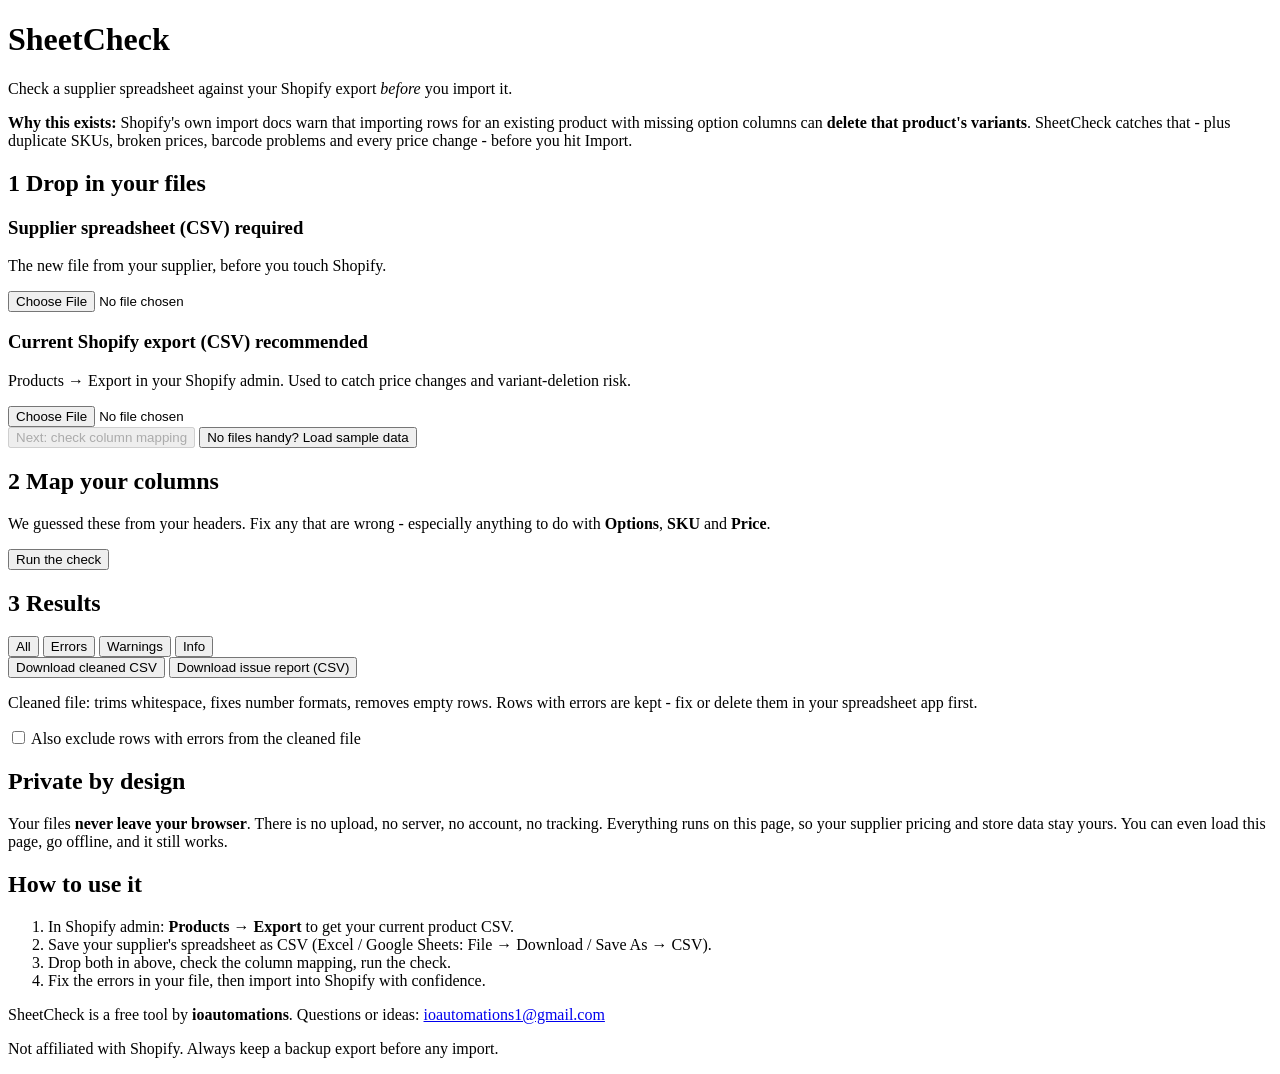
==== index.html @ 9bb28ed0 "Add initial index.html for SheetCheck tool This HTML file serves as the main interface for the Sheet" ====
<!DOCTYPE html>
<html lang="en">
<head>
<meta charset="UTF-8">
<meta name="viewport" content="width=device-width, initial-scale=1.0">
<title>SheetCheck - Catch bad Shopify imports before they happen</title>
<meta name="description" content="Free tool: check a supplier CSV against your Shopify product export before you import. Catch missing option columns that can delete variants, duplicate SKUs, bad prices and unintended price changes. Files never leave your browser.">
<link rel="stylesheet" href="styles.css">
</head>
<body>
<header>
  <div class="wrap">
    <h1>SheetCheck</h1>
    <p class="tagline">Check a supplier spreadsheet against your Shopify export <em>before</em> you import it.</p>
  </div>
</header>

<main class="wrap">

  <section class="card warn-card">
    <strong>Why this exists:</strong> Shopify's own import docs warn that importing rows for an existing product
    with missing option columns can <strong>delete that product's variants</strong>. SheetCheck catches that -
    plus duplicate SKUs, broken prices, barcode problems and every price change - before you hit Import.
  </section>

  <section class="card" id="step1">
    <h2><span class="stepnum">1</span> Drop in your files</h2>
    <div class="uploads">
      <div class="dropzone" id="dz-supplier">
        <h3>Supplier spreadsheet (CSV) <span class="req">required</span></h3>
        <p>The new file from your supplier, before you touch Shopify.</p>
        <input type="file" id="file-supplier" accept=".csv,text/csv">
        <span class="fname" id="fname-supplier"></span>
      </div>
      <div class="dropzone" id="dz-export">
        <h3>Current Shopify export (CSV) <span class="opt">recommended</span></h3>
        <p>Products &rarr; Export in your Shopify admin. Used to catch price changes and variant-deletion risk.</p>
        <input type="file" id="file-export" accept=".csv,text/csv">
        <span class="fname" id="fname-export"></span>
      </div>
    </div>
    <button class="btn primary" id="btn-to-mapping" disabled>Next: check column mapping</button>
    <button class="btn ghost" id="btn-sample">No files handy? Load sample data</button>
  </section>

  <section class="card hidden" id="step2">
    <h2><span class="stepnum">2</span> Map your columns</h2>
    <p>We guessed these from your headers. Fix any that are wrong - especially anything to do with <strong>Options</strong>, <strong>SKU</strong> and <strong>Price</strong>.</p>
    <div id="mapping-table"></div>
    <button class="btn primary" id="btn-run">Run the check</button>
  </section>

  <section class="card hidden" id="step3">
    <h2><span class="stepnum">3</span> Results</h2>
    <div id="stats"></div>
    <div id="verdict"></div>
    <div class="filters" id="filters">
      <button class="chip active" data-sev="all">All</button>
      <button class="chip" data-sev="error">Errors</button>
      <button class="chip" data-sev="warning">Warnings</button>
      <button class="chip" data-sev="info">Info</button>
    </div>
    <div id="issues"></div>
    <div class="downloads">
      <button class="btn primary" id="btn-download-clean">Download cleaned CSV</button>
      <button class="btn ghost" id="btn-download-report">Download issue report (CSV)</button>
    </div>
    <p class="fineprint" id="clean-note">Cleaned file: trims whitespace, fixes number formats, removes empty rows. Rows with errors are kept - fix or delete them in your spreadsheet app first.</p>
    <label class="toggle"><input type="checkbox" id="chk-drop-errors"> Also exclude rows with errors from the cleaned file</label>
  </section>

  <section class="card privacy">
    <h2>Private by design</h2>
    <p>Your files <strong>never leave your browser</strong>. There is no upload, no server, no account, no tracking.
    Everything runs on this page, so your supplier pricing and store data stay yours.
    You can even load this page, go offline, and it still works.</p>
  </section>

  <section class="card how">
    <h2>How to use it</h2>
    <ol>
      <li>In Shopify admin: <strong>Products &rarr; Export</strong> to get your current product CSV.</li>
      <li>Save your supplier's spreadsheet as CSV (Excel / Google Sheets: File &rarr; Download / Save As &rarr; CSV).</li>
      <li>Drop both in above, check the column mapping, run the check.</li>
      <li>Fix the errors in your file, then import into Shopify with confidence.</li>
    </ol>
  </section>
</main>

<footer>
  <div class="wrap">
    <p>SheetCheck is a free tool by <strong>ioautomations</strong>. Questions or ideas: <a href="mailto:ioautomations1@gmail.com">ioautomations1@gmail.com</a></p>
    <p class="fineprint">Not affiliated with Shopify. Always keep a backup export before any import.</p>
  </div>
</footer>

<script src="csv.js"></script>
<script src="checker.js"></script>
<script src="app.js"></script>
</body>
</html>
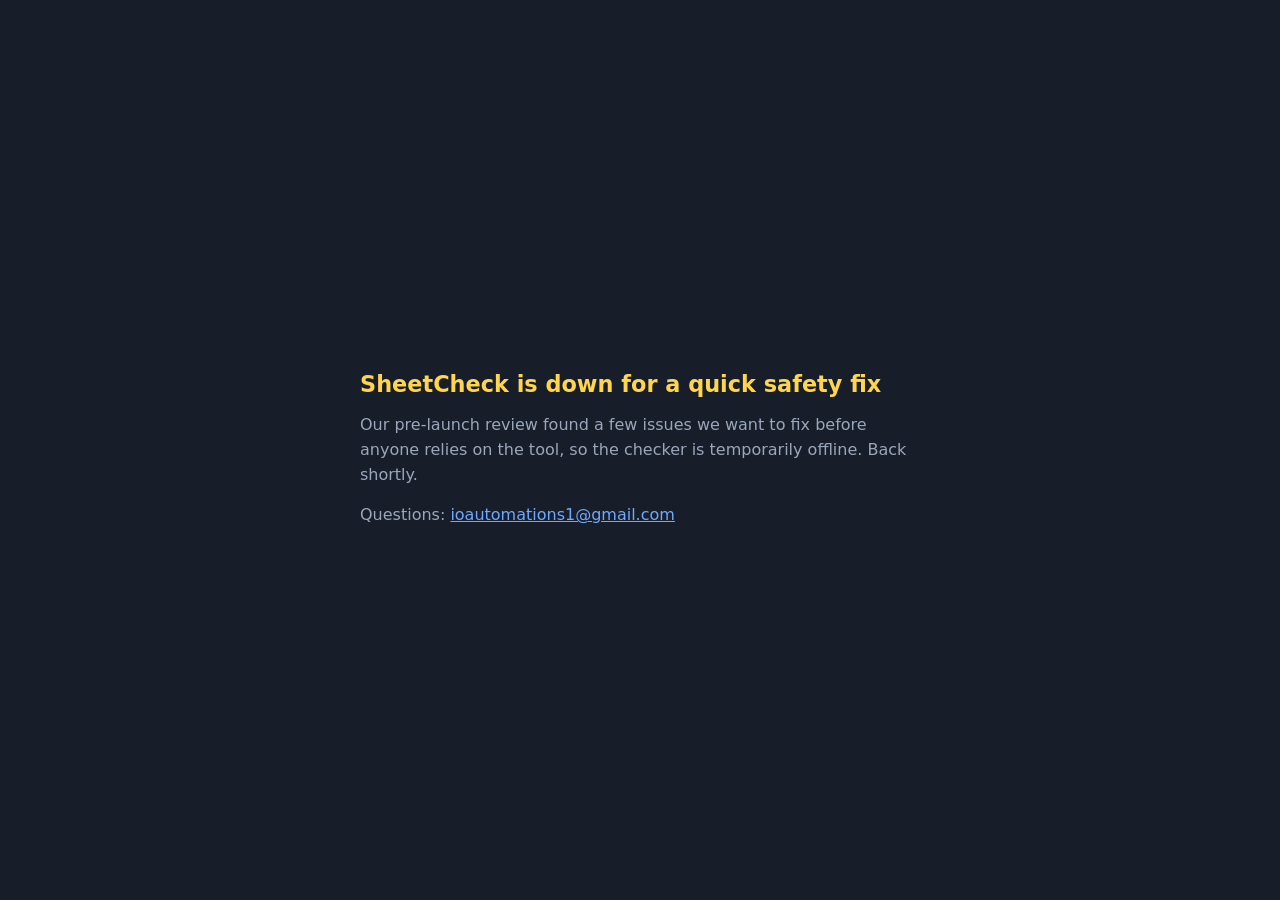
==== commit 365cd905: "Temporarily take checker offline pending safety fixes Updated the title and added a maintenance mess" ====
--- a/index.html
+++ b/index.html
@@ -3,99 +3,22 @@
 <head>
 <meta charset="UTF-8">
 <meta name="viewport" content="width=device-width, initial-scale=1.0">
-<title>SheetCheck - Catch bad Shopify imports before they happen</title>
-<meta name="description" content="Free tool: check a supplier CSV against your Shopify product export before you import. Catch missing option columns that can delete variants, duplicate SKUs, bad prices and unintended price changes. Files never leave your browser.">
-<link rel="stylesheet" href="styles.css">
+<title>SheetCheck - brief maintenance</title>
+<style>
+  body { font-family: system-ui, -apple-system, sans-serif; background: #171d29; color: #e8edf5;
+         display: flex; align-items: center; justify-content: center; min-height: 100vh; margin: 0; }
+  .box { max-width: 560px; padding: 32px; }
+  h1 { color: #ffd54d; font-size: 1.4rem; }
+  p { color: #9aa7ba; line-height: 1.55; }
+  a { color: #6ea8ff; }
+</style>
 </head>
 <body>
-<header>
-  <div class="wrap">
-    <h1>SheetCheck</h1>
-    <p class="tagline">Check a supplier spreadsheet against your Shopify export <em>before</em> you import it.</p>
+  <div class="box">
+    <h1>SheetCheck is down for a quick safety fix</h1>
+    <p>Our pre-launch review found a few issues we want to fix before anyone relies on the tool,
+       so the checker is temporarily offline. Back shortly.</p>
+    <p>Questions: <a href="mailto:ioautomations1@gmail.com">ioautomations1@gmail.com</a></p>
   </div>
-</header>
-
-<main class="wrap">
-
-  <section class="card warn-card">
-    <strong>Why this exists:</strong> Shopify's own import docs warn that importing rows for an existing product
-    with missing option columns can <strong>delete that product's variants</strong>. SheetCheck catches that -
-    plus duplicate SKUs, broken prices, barcode problems and every price change - before you hit Import.
-  </section>
-
-  <section class="card" id="step1">
-    <h2><span class="stepnum">1</span> Drop in your files</h2>
-    <div class="uploads">
-      <div class="dropzone" id="dz-supplier">
-        <h3>Supplier spreadsheet (CSV) <span class="req">required</span></h3>
-        <p>The new file from your supplier, before you touch Shopify.</p>
-        <input type="file" id="file-supplier" accept=".csv,text/csv">
-        <span class="fname" id="fname-supplier"></span>
-      </div>
-      <div class="dropzone" id="dz-export">
-        <h3>Current Shopify export (CSV) <span class="opt">recommended</span></h3>
-        <p>Products &rarr; Export in your Shopify admin. Used to catch price changes and variant-deletion risk.</p>
-        <input type="file" id="file-export" accept=".csv,text/csv">
-        <span class="fname" id="fname-export"></span>
-      </div>
-    </div>
-    <button class="btn primary" id="btn-to-mapping" disabled>Next: check column mapping</button>
-    <button class="btn ghost" id="btn-sample">No files handy? Load sample data</button>
-  </section>
-
-  <section class="card hidden" id="step2">
-    <h2><span class="stepnum">2</span> Map your columns</h2>
-    <p>We guessed these from your headers. Fix any that are wrong - especially anything to do with <strong>Options</strong>, <strong>SKU</strong> and <strong>Price</strong>.</p>
-    <div id="mapping-table"></div>
-    <button class="btn primary" id="btn-run">Run the check</button>
-  </section>
-
-  <section class="card hidden" id="step3">
-    <h2><span class="stepnum">3</span> Results</h2>
-    <div id="stats"></div>
-    <div id="verdict"></div>
-    <div class="filters" id="filters">
-      <button class="chip active" data-sev="all">All</button>
-      <button class="chip" data-sev="error">Errors</button>
-      <button class="chip" data-sev="warning">Warnings</button>
-      <button class="chip" data-sev="info">Info</button>
-    </div>
-    <div id="issues"></div>
-    <div class="downloads">
-      <button class="btn primary" id="btn-download-clean">Download cleaned CSV</button>
-      <button class="btn ghost" id="btn-download-report">Download issue report (CSV)</button>
-    </div>
-    <p class="fineprint" id="clean-note">Cleaned file: trims whitespace, fixes number formats, removes empty rows. Rows with errors are kept - fix or delete them in your spreadsheet app first.</p>
-    <label class="toggle"><input type="checkbox" id="chk-drop-errors"> Also exclude rows with errors from the cleaned file</label>
-  </section>
-
-  <section class="card privacy">
-    <h2>Private by design</h2>
-    <p>Your files <strong>never leave your browser</strong>. There is no upload, no server, no account, no tracking.
-    Everything runs on this page, so your supplier pricing and store data stay yours.
-    You can even load this page, go offline, and it still works.</p>
-  </section>
-
-  <section class="card how">
-    <h2>How to use it</h2>
-    <ol>
-      <li>In Shopify admin: <strong>Products &rarr; Export</strong> to get your current product CSV.</li>
-      <li>Save your supplier's spreadsheet as CSV (Excel / Google Sheets: File &rarr; Download / Save As &rarr; CSV).</li>
-      <li>Drop both in above, check the column mapping, run the check.</li>
-      <li>Fix the errors in your file, then import into Shopify with confidence.</li>
-    </ol>
-  </section>
-</main>
-
-<footer>
-  <div class="wrap">
-    <p>SheetCheck is a free tool by <strong>ioautomations</strong>. Questions or ideas: <a href="mailto:ioautomations1@gmail.com">ioautomations1@gmail.com</a></p>
-    <p class="fineprint">Not affiliated with Shopify. Always keep a backup export before any import.</p>
-  </div>
-</footer>
-
-<script src="csv.js"></script>
-<script src="checker.js"></script>
-<script src="app.js"></script>
 </body>
 </html>
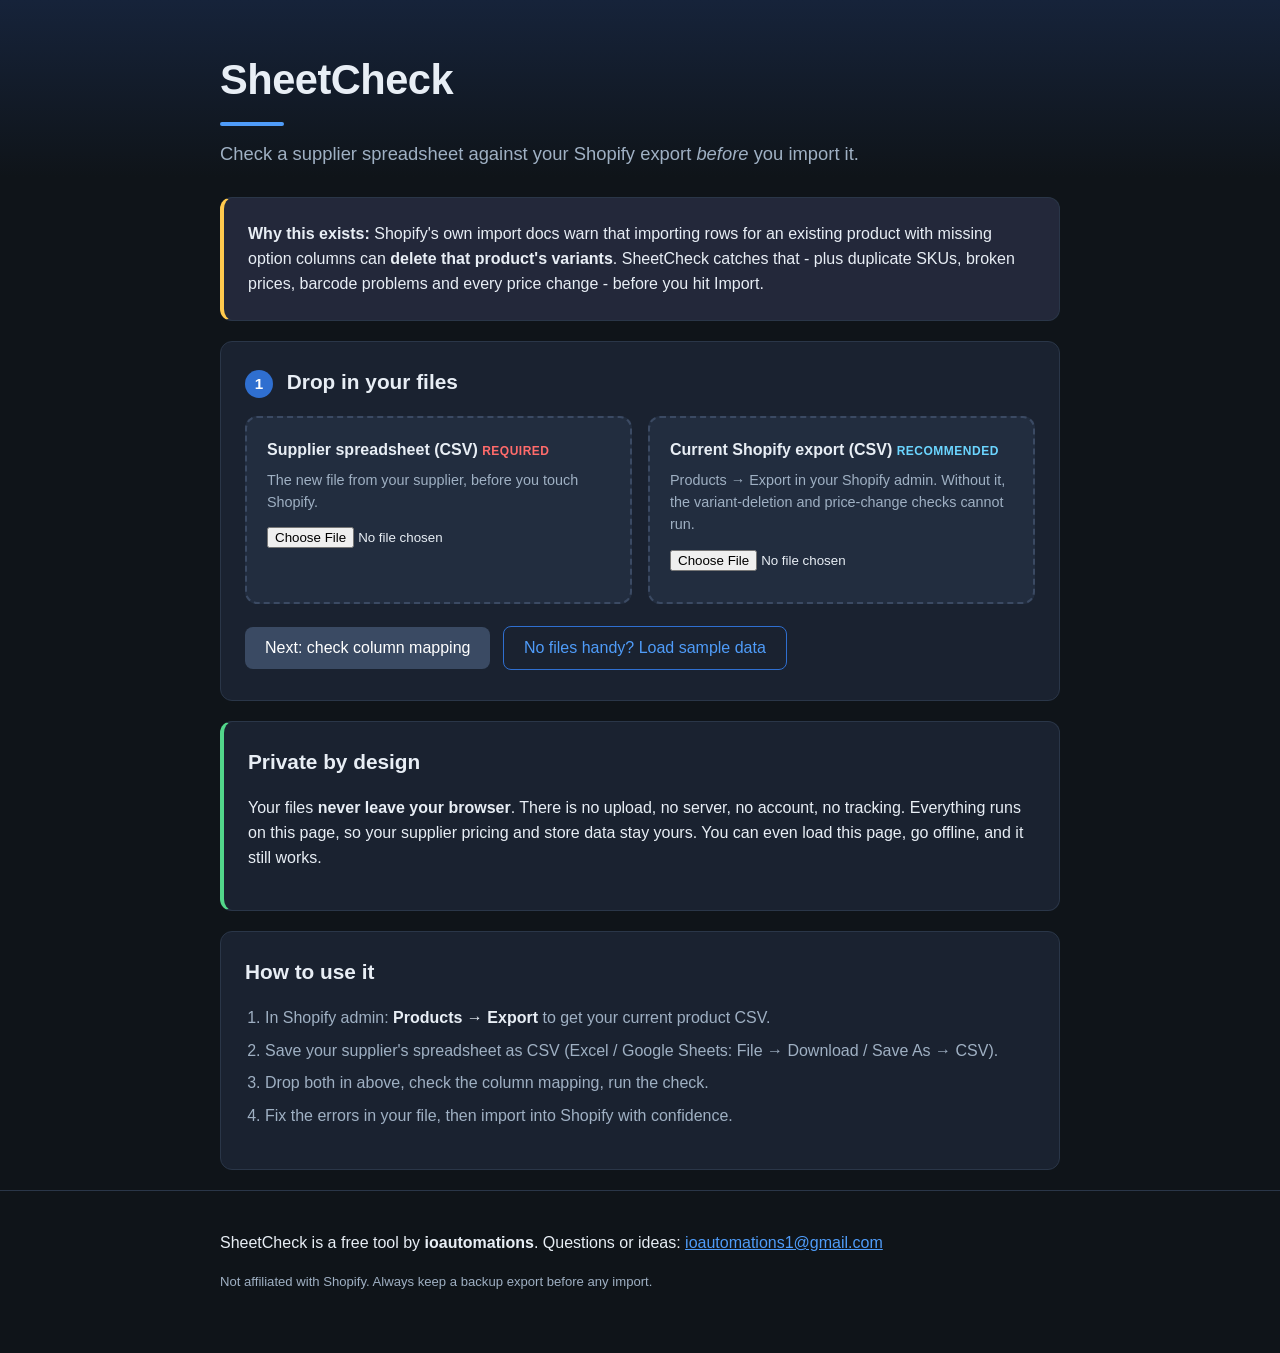
==== commit d38c4a34: "Restore checker UI with safety fixes (ends maintenance hold) Updated the title and meta description " ====
--- a/index.html
+++ b/index.html
@@ -3,22 +3,102 @@
 <head>
 <meta charset="UTF-8">
 <meta name="viewport" content="width=device-width, initial-scale=1.0">
-<title>SheetCheck - brief maintenance</title>
-<style>
-  body { font-family: system-ui, -apple-system, sans-serif; background: #171d29; color: #e8edf5;
-         display: flex; align-items: center; justify-content: center; min-height: 100vh; margin: 0; }
-  .box { max-width: 560px; padding: 32px; }
-  h1 { color: #ffd54d; font-size: 1.4rem; }
-  p { color: #9aa7ba; line-height: 1.55; }
-  a { color: #6ea8ff; }
-</style>
+<title>SheetCheck - Catch bad Shopify imports before they happen</title>
+<meta name="description" content="Free tool: check a supplier CSV against your Shopify product export before you import. Catch missing option columns that can delete variants, duplicate SKUs, bad prices and unintended price changes. Files never leave your browser.">
+<link rel="stylesheet" href="styles.css">
 </head>
 <body>
-  <div class="box">
-    <h1>SheetCheck is down for a quick safety fix</h1>
-    <p>Our pre-launch review found a few issues we want to fix before anyone relies on the tool,
-       so the checker is temporarily offline. Back shortly.</p>
-    <p>Questions: <a href="mailto:ioautomations1@gmail.com">ioautomations1@gmail.com</a></p>
+<header>
+  <div class="wrap">
+    <h1>SheetCheck</h1>
+    <p class="tagline">Check a supplier spreadsheet against your Shopify export <em>before</em> you import it.</p>
   </div>
+</header>
+
+<main class="wrap">
+
+  <section class="card warn-card">
+    <strong>Why this exists:</strong> Shopify's own import docs warn that importing rows for an existing product
+    with missing option columns can <strong>delete that product's variants</strong>. SheetCheck catches that -
+    plus duplicate SKUs, broken prices, barcode problems and every price change - before you hit Import.
+  </section>
+
+  <section class="card" id="step1">
+    <h2><span class="stepnum">1</span> Drop in your files</h2>
+    <div class="uploads">
+      <div class="dropzone" id="dz-supplier">
+        <h3>Supplier spreadsheet (CSV) <span class="req">required</span></h3>
+        <p>The new file from your supplier, before you touch Shopify.</p>
+        <input type="file" id="file-supplier" accept=".csv,text/csv">
+        <span class="fname" id="fname-supplier"></span>
+      </div>
+      <div class="dropzone" id="dz-export">
+        <h3>Current Shopify export (CSV) <span class="opt">recommended</span></h3>
+        <p>Products &rarr; Export in your Shopify admin. Without it, the variant-deletion and price-change checks cannot run.</p>
+        <input type="file" id="file-export" accept=".csv,text/csv">
+        <span class="fname" id="fname-export"></span>
+      </div>
+    </div>
+    <button class="btn primary" id="btn-to-mapping" disabled>Next: check column mapping</button>
+    <button class="btn ghost" id="btn-sample">No files handy? Load sample data</button>
+  </section>
+
+  <section class="card hidden" id="step2">
+    <h2><span class="stepnum">2</span> Map your columns</h2>
+    <p>We guessed these from your headers. Fix any that are wrong - especially anything to do with <strong>Options</strong>, <strong>SKU</strong> and <strong>Price</strong>.</p>
+    <div id="mapping-table"></div>
+    <div id="mapping-conflict" class="conflict hidden"></div>
+    <p class="fineprint hidden" id="unmapped-note"></p>
+    <button class="btn primary" id="btn-run">Run the check</button>
+  </section>
+
+  <section class="card hidden" id="step3">
+    <h2><span class="stepnum">3</span> Results</h2>
+    <div id="stats"></div>
+    <div id="verdict"></div>
+    <div class="filters" id="filters">
+      <button class="chip active" data-sev="all">All</button>
+      <button class="chip" data-sev="error">Errors</button>
+      <button class="chip" data-sev="warning">Warnings</button>
+      <button class="chip" data-sev="info">Info</button>
+    </div>
+    <div id="issues"></div>
+    <div class="downloads">
+      <button class="btn primary" id="btn-download-clean">Download cleaned CSV for Shopify import</button>
+      <button class="btn ghost" id="btn-download-report">Download issue report (spreadsheet-safe CSV)</button>
+    </div>
+    <p class="conflict hidden" id="formula-note"></p>
+    <p class="fineprint" id="clean-note">Cleaned import file: trims whitespace, fixes number formats, removes empty rows. Only the columns mapped in step 2 are carried over. Values are never rewritten - what you saw in the check is what Shopify gets. Rows with errors are kept by default so variant structure stays intact; fix or delete them in your spreadsheet app first. The issue report is a separate diagnostic file with formula-safe escaping for Excel.</p>
+    <label class="toggle"><input type="checkbox" id="chk-drop-errors"> Also exclude rows with errors from the cleaned file</label>
+  </section>
+
+  <section class="card privacy">
+    <h2>Private by design</h2>
+    <p>Your files <strong>never leave your browser</strong>. There is no upload, no server, no account, no tracking.
+    Everything runs on this page, so your supplier pricing and store data stay yours.
+    You can even load this page, go offline, and it still works.</p>
+  </section>
+
+  <section class="card how">
+    <h2>How to use it</h2>
+    <ol>
+      <li>In Shopify admin: <strong>Products &rarr; Export</strong> to get your current product CSV.</li>
+      <li>Save your supplier's spreadsheet as CSV (Excel / Google Sheets: File &rarr; Download / Save As &rarr; CSV).</li>
+      <li>Drop both in above, check the column mapping, run the check.</li>
+      <li>Fix the errors in your file, then import into Shopify with confidence.</li>
+    </ol>
+  </section>
+</main>
+
+<footer>
+  <div class="wrap">
+    <p>SheetCheck is a free tool by <strong>ioautomations</strong>. Questions or ideas: <a href="mailto:ioautomations1@gmail.com">ioautomations1@gmail.com</a></p>
+    <p class="fineprint">Not affiliated with Shopify. Always keep a backup export before any import.</p>
+  </div>
+</footer>
+
+<script src="csv.js"></script>
+<script src="checker.js"></script>
+<script src="app.js"></script>
 </body>
 </html>
--- a/styles.css
+++ b/styles.css
@@ -0,0 +1,119 @@
+:root {
+  --bg: #0f1419;
+  --card: #1a2230;
+  --card2: #222d3f;
+  --text: #e8eef5;
+  --muted: #9fb0c3;
+  --accent: #4f9cf9;
+  --accent2: #2f6fd0;
+  --error: #ff6b6b;
+  --warning: #ffc94d;
+  --info: #6bd5ff;
+  --ok: #52d68a;
+  --radius: 12px;
+}
+* { box-sizing: border-box; }
+body {
+  margin: 0;
+  font-family: -apple-system, BlinkMacSystemFont, "Segoe UI", Roboto, Helvetica, Arial, sans-serif;
+  background: var(--bg);
+  color: var(--text);
+  line-height: 1.55;
+}
+.wrap { max-width: 880px; margin: 0 auto; padding: 0 20px; }
+header {
+  padding: 48px 0 8px;
+  background: linear-gradient(180deg, #16233a 0%, var(--bg) 100%);
+}
+header h1 { margin: 0; font-size: 2.6rem; letter-spacing: -0.5px; }
+header h1::after { content: ""; display: block; width: 64px; height: 4px; background: var(--accent); border-radius: 2px; margin-top: 10px; }
+.tagline { color: var(--muted); font-size: 1.15rem; margin: 14px 0 0; }
+main { padding: 24px 0 40px; }
+.card {
+  background: var(--card);
+  border: 1px solid #2a3648;
+  border-radius: var(--radius);
+  padding: 24px;
+  margin: 20px 0;
+}
+.card h2 { margin-top: 0; font-size: 1.3rem; }
+.stepnum {
+  display: inline-block; background: var(--accent2); color: #fff;
+  width: 28px; height: 28px; line-height: 28px; text-align: center;
+  border-radius: 50%; font-size: 0.95rem; margin-right: 8px;
+}
+.warn-card { border-left: 4px solid var(--warning); background: #23283a; }
+.uploads { display: grid; grid-template-columns: 1fr 1fr; gap: 16px; margin-bottom: 16px; }
+@media (max-width: 700px) { .uploads { grid-template-columns: 1fr; } }
+.dropzone {
+  background: var(--card2);
+  border: 2px dashed #3b4a63;
+  border-radius: var(--radius);
+  padding: 20px;
+  transition: border-color .15s;
+}
+.dropzone.drag { border-color: var(--accent); }
+.dropzone h3 { margin: 0 0 6px; font-size: 1rem; }
+.dropzone p { color: var(--muted); font-size: 0.9rem; margin: 0 0 12px; }
+.req { color: var(--error); font-size: 0.75rem; text-transform: uppercase; letter-spacing: 0.5px; }
+.opt { color: var(--info); font-size: 0.75rem; text-transform: uppercase; letter-spacing: 0.5px; }
+.fname { display: block; margin-top: 10px; color: var(--ok); font-size: 0.9rem; word-break: break-all; }
+.btn {
+  border: 0; border-radius: 8px; padding: 12px 20px; font-size: 1rem;
+  cursor: pointer; margin: 6px 8px 6px 0;
+}
+.btn.primary { background: var(--accent2); color: #fff; }
+.btn.primary:hover { background: var(--accent); }
+.btn.primary:disabled { background: #3a4a63; cursor: not-allowed; }
+.btn.ghost { background: transparent; color: var(--accent); border: 1px solid var(--accent2); }
+.hidden { display: none; }
+#mapping-table table, #issues table { width: 100%; border-collapse: collapse; margin: 12px 0; }
+#mapping-table td, #mapping-table th, #issues td, #issues th {
+  padding: 8px 10px; border-bottom: 1px solid #2a3648; text-align: left; font-size: 0.92rem;
+}
+#mapping-table select {
+  background: var(--card2); color: var(--text); border: 1px solid #3b4a63;
+  border-radius: 6px; padding: 6px; max-width: 260px;
+}
+.mapped-yes { color: var(--ok); }
+.mapped-no { color: var(--muted); }
+#stats { display: flex; gap: 12px; flex-wrap: wrap; margin-bottom: 14px; }
+.stat {
+  background: var(--card2); border-radius: 8px; padding: 10px 16px; min-width: 120px;
+}
+.stat .n { font-size: 1.4rem; font-weight: 700; }
+.stat .l { color: var(--muted); font-size: 0.8rem; }
+#verdict { margin: 10px 0 18px; padding: 14px 18px; border-radius: 8px; font-weight: 600; }
+#verdict.bad { background: rgba(255,107,107,.12); border: 1px solid var(--error); }
+#verdict.ok { background: rgba(82,214,138,.12); border: 1px solid var(--ok); }
+#verdict.warn { background: rgba(255,201,77,.10); border: 1px solid var(--warning); }
+.filters { margin-bottom: 10px; }
+.chip {
+  background: var(--card2); color: var(--muted); border: 1px solid #3b4a63;
+  border-radius: 999px; padding: 6px 14px; margin-right: 8px; cursor: pointer; font-size: 0.85rem;
+}
+.chip.active { background: var(--accent2); color: #fff; border-color: var(--accent2); }
+.issue {
+  border-left: 4px solid var(--muted); background: var(--card2);
+  padding: 10px 14px; margin: 8px 0; border-radius: 0 8px 8px 0; font-size: 0.92rem;
+}
+.issue.error { border-left-color: var(--error); }
+.issue.warning { border-left-color: var(--warning); }
+.issue.info { border-left-color: var(--info); }
+.issue .sev {
+  font-size: 0.7rem; text-transform: uppercase; letter-spacing: 0.6px; font-weight: 700; margin-right: 8px;
+}
+.issue.error .sev { color: var(--error); }
+.issue.warning .sev { color: var(--warning); }
+.issue.info .sev { color: var(--info); }
+.issue .loc { color: var(--muted); font-size: 0.8rem; }
+.issue .detail { color: var(--muted); display: block; margin-top: 4px; }
+.downloads { margin-top: 18px; }
+.fineprint { color: var(--muted); font-size: 0.82rem; }
+.toggle { display: block; margin-top: 10px; color: var(--muted); font-size: 0.9rem; }
+.privacy { border-left: 4px solid var(--ok); }
+.how ol { padding-left: 20px; }
+.how li { margin-bottom: 8px; color: var(--muted); }
+.how li strong { color: var(--text); }
+footer { border-top: 1px solid #2a3648; padding: 24px 0 48px; margin-top: 20px; }
+footer a { color: var(--accent); }
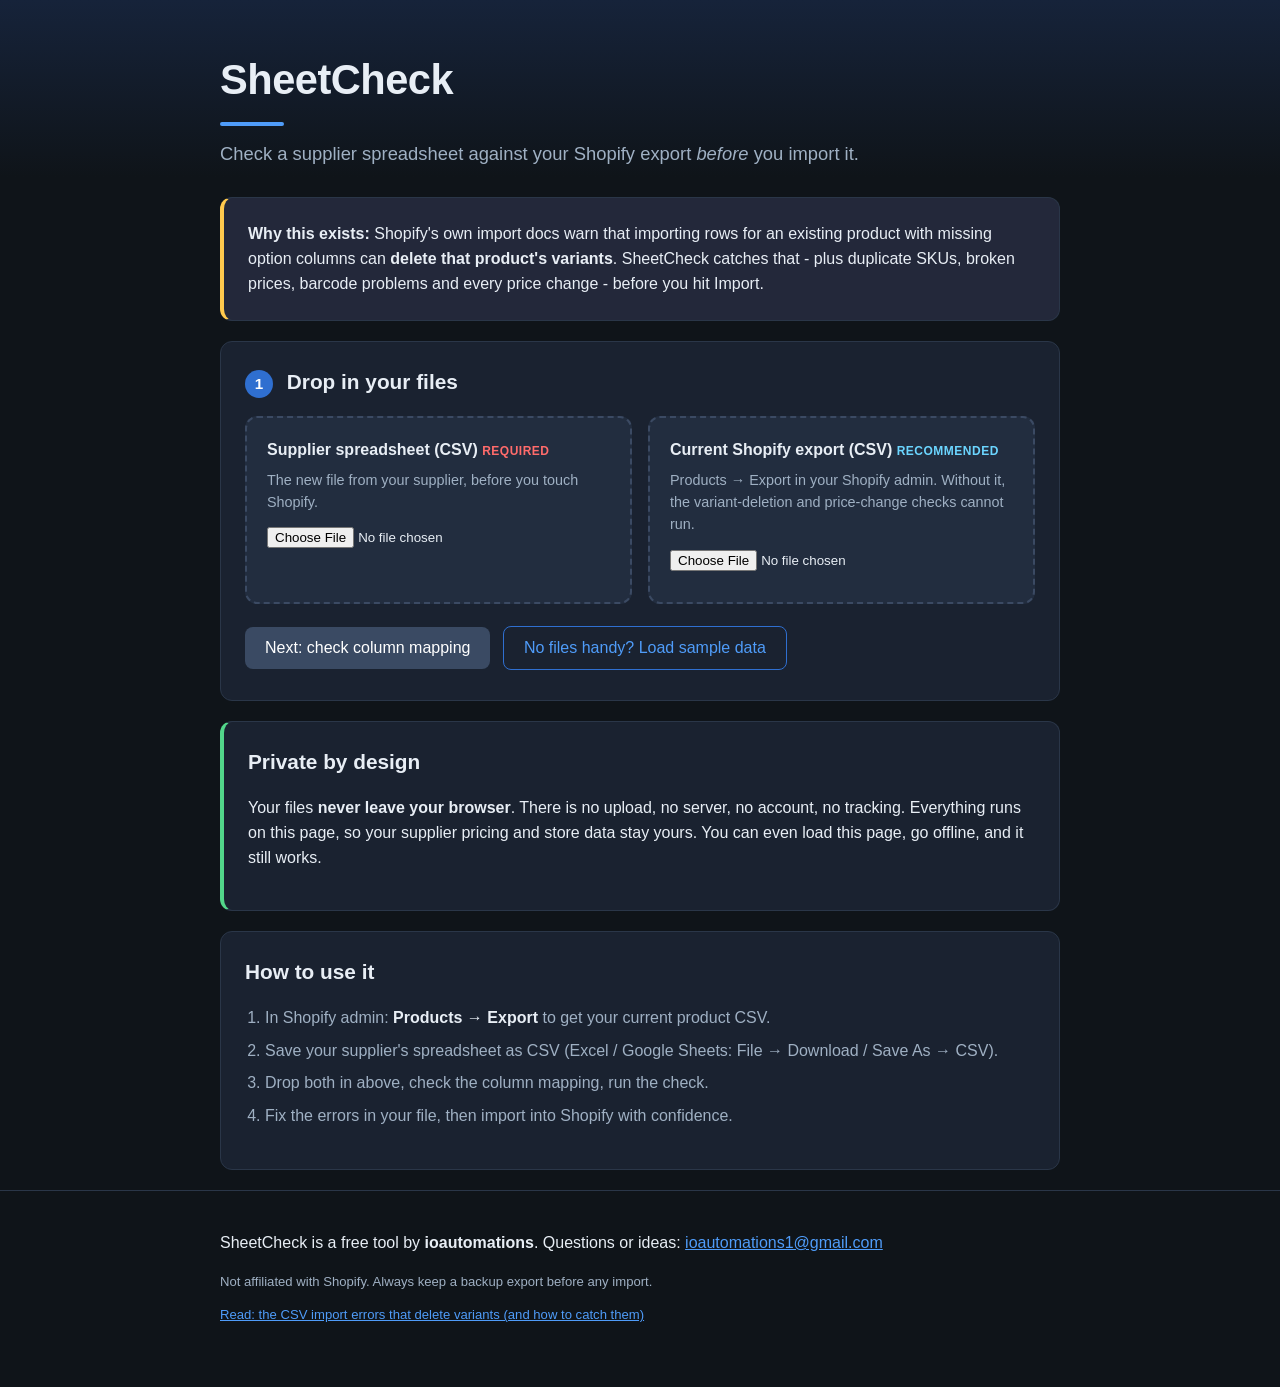
==== commit 208cfbb0: "Add link to CSV import errors guide in footer" ====
--- a/index.html
+++ b/index.html
@@ -5,6 +5,12 @@
 <meta name="viewport" content="width=device-width, initial-scale=1.0">
 <title>SheetCheck - Catch bad Shopify imports before they happen</title>
 <meta name="description" content="Free tool: check a supplier CSV against your Shopify product export before you import. Catch missing option columns that can delete variants, duplicate SKUs, bad prices and unintended price changes. Files never leave your browser.">
+  <link rel="canonical" href="https://izackolson5-cyber.github.io/sheetcheck/">
+  <meta property="og:type" content="website">
+  <meta property="og:title" content="SheetCheck - Catch bad Shopify imports before they happen">
+  <meta property="og:description" content="Free tool: check a supplier CSV against your Shopify product export before you import. Catch missing option columns that can delete variants, duplicate SKUs, bad prices and unintended price changes. Files never leave your browser.">
+  <meta property="og:url" content="https://izackolson5-cyber.github.io/sheetcheck/">
+  <meta name="twitter:card" content="summary">
 <link rel="stylesheet" href="styles.css">
 </head>
 <body>
@@ -94,6 +100,7 @@
   <div class="wrap">
     <p>SheetCheck is a free tool by <strong>ioautomations</strong>. Questions or ideas: <a href="mailto:ioautomations1@gmail.com">ioautomations1@gmail.com</a></p>
     <p class="fineprint">Not affiliated with Shopify. Always keep a backup export before any import.</p>
+    <p class="fineprint"><a href="/sheetcheck/guide.html">Read: the CSV import errors that delete variants (and how to catch them)</a></p>
   </div>
 </footer>
 
--- a/styles.css
+++ b/styles.css
@@ -75,6 +75,19 @@
   background: var(--card2); color: var(--text); border: 1px solid #3b4a63;
   border-radius: 6px; padding: 6px; max-width: 260px;
 }
+.table-scroll { overflow-x: auto; -webkit-overflow-scrolling: touch; }
+.table-scroll table { min-width: 520px; }
+.scroll-hint { display: none; }
+@media (max-width: 700px) {
+  .scroll-hint { display: block; color: var(--warning); font-size: 0.85rem; margin: 8px 0 0; }
+}
+@media (max-width: 480px) {
+  #mapping-table select { max-width: 150px; }
+}
+.conflict {
+  border: 1px solid var(--error); background: rgba(255,107,107,.12);
+  border-radius: 8px; padding: 10px 14px; margin: 12px 0; font-size: 0.92rem;
+}
 .mapped-yes { color: var(--ok); }
 .mapped-no { color: var(--muted); }
 #stats { display: flex; gap: 12px; flex-wrap: wrap; margin-bottom: 14px; }
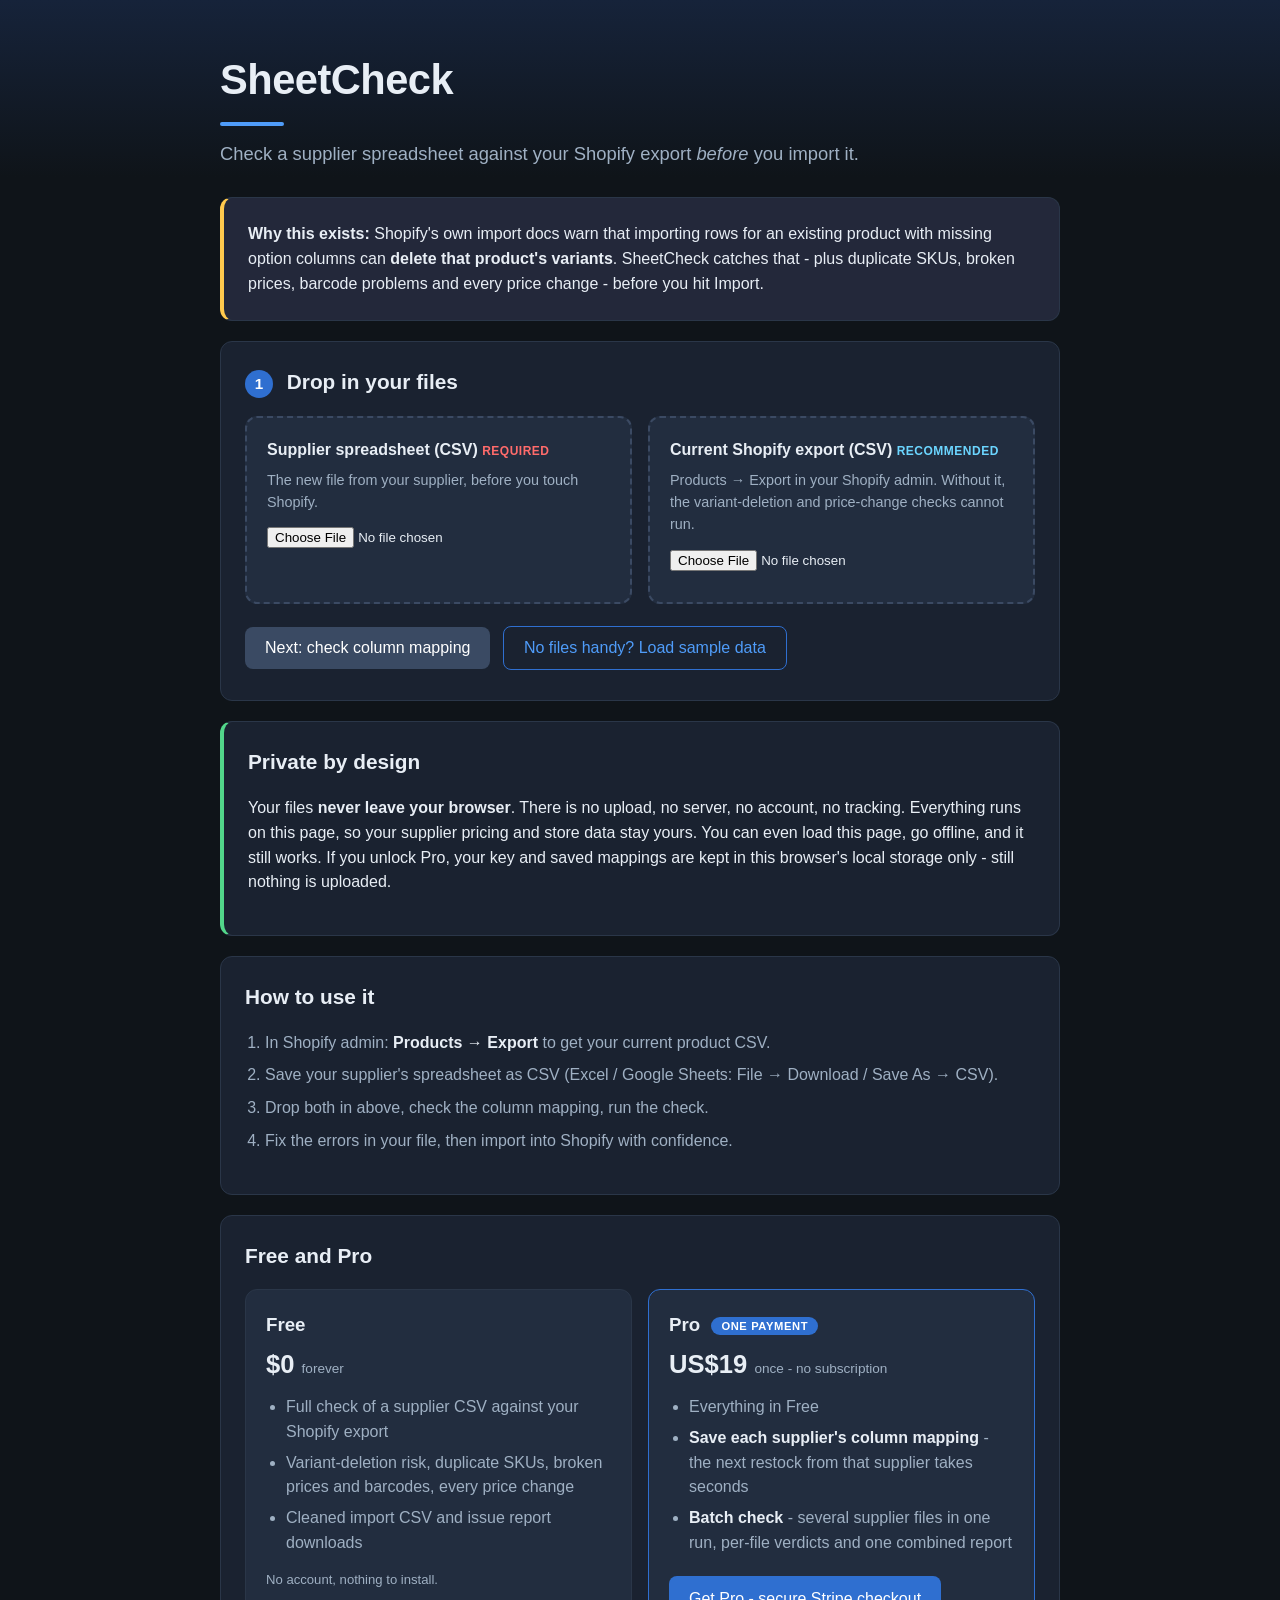
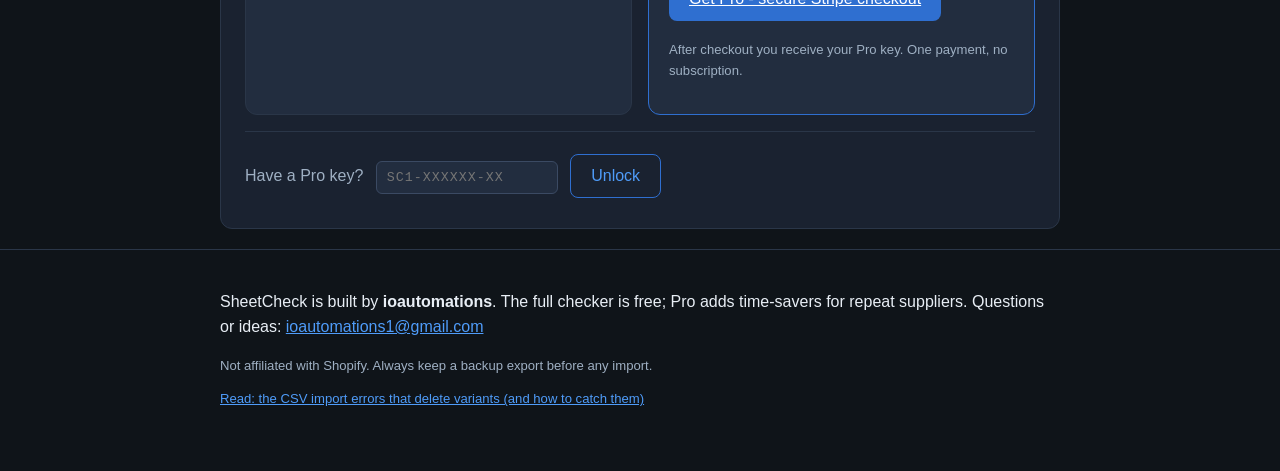
==== commit 8c4a6ddd: "Add Pro features and update footer text" ====
--- a/index.html
+++ b/index.html
@@ -16,7 +16,7 @@
 <body>
 <header>
   <div class="wrap">
-    <h1>SheetCheck</h1>
+    <h1>SheetCheck <span id="pro-badge" class="pro-badge hidden">PRO</span></h1>
     <p class="tagline">Check a supplier spreadsheet against your Shopify export <em>before</em> you import it.</p>
   </div>
 </header>
@@ -45,6 +45,12 @@
         <span class="fname" id="fname-export"></span>
       </div>
     </div>
+    <div class="dropzone pro-only" id="dz-batch">
+      <h3>Batch check <span class="protag">Pro</span></h3>
+      <p>Several supplier CSVs in one run, all against the same Shopify export. Picking files here replaces the single supplier file above.</p>
+      <input type="file" id="file-batch" accept=".csv,text/csv" multiple>
+      <span class="fname" id="fname-batch"></span>
+    </div>
     <button class="btn primary" id="btn-to-mapping" disabled>Next: check column mapping</button>
     <button class="btn ghost" id="btn-sample">No files handy? Load sample data</button>
   </section>
@@ -52,6 +58,18 @@
   <section class="card hidden" id="step2">
     <h2><span class="stepnum">2</span> Map your columns</h2>
     <p>We guessed these from your headers. Fix any that are wrong - especially anything to do with <strong>Options</strong>, <strong>SKU</strong> and <strong>Price</strong>.</p>
+    <div class="pro-only batchbar" id="batch-mapper">
+      Mapping for: <select id="batch-file-select"></select>
+      <span class="fineprint">Each file keeps its own mapping.</span>
+    </div>
+    <div class="pro-only presetbar" id="preset-bar">
+      <select id="preset-select"><option value="">Saved mappings...</option></select>
+      <button class="btn ghost btn-sm" id="btn-preset-apply">Apply</button>
+      <button class="btn ghost btn-sm" id="btn-preset-delete">Delete</button>
+      <input type="text" id="preset-name" placeholder="Supplier name">
+      <button class="btn ghost btn-sm" id="btn-preset-save">Save this mapping</button>
+      <span class="fineprint" id="preset-msg"></span>
+    </div>
     <div id="mapping-table"></div>
     <div id="mapping-conflict" class="conflict hidden"></div>
     <p class="fineprint hidden" id="unmapped-note"></p>
@@ -61,7 +79,11 @@
   <section class="card hidden" id="step3">
     <h2><span class="stepnum">3</span> Results</h2>
     <div id="stats"></div>
+    <div id="batch-summary" class="hidden"></div>
     <div id="verdict"></div>
+    <div class="pro-only batchbar" id="issues-file-bar">
+      Issues for: <select id="issues-file-select"></select>
+    </div>
     <div class="filters" id="filters">
       <button class="chip active" data-sev="all">All</button>
       <button class="chip" data-sev="error">Errors</button>
@@ -69,9 +91,12 @@
       <button class="chip" data-sev="info">Info</button>
     </div>
     <div id="issues"></div>
-    <div class="downloads">
+    <div class="downloads" id="single-downloads">
       <button class="btn primary" id="btn-download-clean">Download cleaned CSV for Shopify import</button>
       <button class="btn ghost" id="btn-download-report">Download issue report (spreadsheet-safe CSV)</button>
+    </div>
+    <div class="downloads pro-only" id="batch-downloads">
+      <button class="btn ghost" id="btn-download-report-all">Download combined issue report, all files (spreadsheet-safe CSV)</button>
     </div>
     <p class="conflict hidden" id="formula-note"></p>
     <p class="fineprint" id="clean-note">Cleaned import file: trims whitespace, fixes number formats, removes empty rows. Only the columns mapped in step 2 are carried over. Values are never rewritten - what you saw in the check is what Shopify gets. Rows with errors are kept by default so variant structure stays intact; fix or delete them in your spreadsheet app first. The issue report is a separate diagnostic file with formula-safe escaping for Excel.</p>
@@ -82,7 +107,8 @@
     <h2>Private by design</h2>
     <p>Your files <strong>never leave your browser</strong>. There is no upload, no server, no account, no tracking.
     Everything runs on this page, so your supplier pricing and store data stay yours.
-    You can even load this page, go offline, and it still works.</p>
+    You can even load this page, go offline, and it still works.
+    If you unlock Pro, your key and saved mappings are kept in this browser's local storage only - still nothing is uploaded.</p>
   </section>
 
   <section class="card how">
@@ -94,11 +120,45 @@
       <li>Fix the errors in your file, then import into Shopify with confidence.</li>
     </ol>
   </section>
+
+  <section class="card pricing" id="pricing">
+    <h2>Free and Pro</h2>
+    <div class="plans">
+      <div class="plan">
+        <h3>Free</h3>
+        <p class="price">$0 <span>forever</span></p>
+        <ul>
+          <li>Full check of a supplier CSV against your Shopify export</li>
+          <li>Variant-deletion risk, duplicate SKUs, broken prices and barcodes, every price change</li>
+          <li>Cleaned import CSV and issue report downloads</li>
+        </ul>
+        <p class="fineprint">No account, nothing to install.</p>
+      </div>
+      <div class="plan proplan">
+        <h3>Pro <span class="protag">one payment</span></h3>
+        <p class="price">US$19 <span>once - no subscription</span></p>
+        <ul>
+          <li>Everything in Free</li>
+          <li><strong>Save each supplier's column mapping</strong> - the next restock from that supplier takes seconds</li>
+          <li><strong>Batch check</strong> - several supplier files in one run, per-file verdicts and one combined report</li>
+        </ul>
+        <!-- Not live yet: replace # with the approved Stripe Payment Link before this page deploys. -->
+        <a class="btn primary" id="btn-buy-pro" href="https://buy.stripe.com/cNi4gtc8j9Vua7b6D473G02">Get Pro - secure Stripe checkout</a>
+        <p class="fineprint">After checkout you receive your Pro key. One payment, no subscription.</p>
+      </div>
+    </div>
+    <div class="prokey" id="pro-key">
+      <label for="pro-key-input">Have a Pro key?</label>
+      <input type="text" id="pro-key-input" placeholder="SC1-XXXXXX-XX" autocomplete="off" spellcheck="false">
+      <button class="btn ghost" id="btn-pro-unlock">Unlock</button>
+      <span class="fineprint" id="pro-key-msg"></span>
+    </div>
+  </section>
 </main>
 
 <footer>
   <div class="wrap">
-    <p>SheetCheck is a free tool by <strong>ioautomations</strong>. Questions or ideas: <a href="mailto:ioautomations1@gmail.com">ioautomations1@gmail.com</a></p>
+    <p>SheetCheck is built by <strong>ioautomations</strong>. The full checker is free; Pro adds time-savers for repeat suppliers. Questions or ideas: <a href="mailto:ioautomations1@gmail.com">ioautomations1@gmail.com</a></p>
     <p class="fineprint">Not affiliated with Shopify. Always keep a backup export before any import.</p>
     <p class="fineprint"><a href="/sheetcheck/guide.html">Read: the CSV import errors that delete variants (and how to catch them)</a></p>
   </div>
@@ -106,6 +166,7 @@
 
 <script src="csv.js"></script>
 <script src="checker.js"></script>
+<script src="pro.js"></script>
 <script src="app.js"></script>
 </body>
 </html>
--- a/styles.css
+++ b/styles.css
@@ -66,9 +66,9 @@
 .btn.primary:hover { background: var(--accent); }
 .btn.primary:disabled { background: #3a4a63; cursor: not-allowed; }
 .btn.ghost { background: transparent; color: var(--accent); border: 1px solid var(--accent2); }
-.hidden { display: none; }
-#mapping-table table, #issues table { width: 100%; border-collapse: collapse; margin: 12px 0; }
-#mapping-table td, #mapping-table th, #issues td, #issues th {
+.hidden { display: none !important; }
+#mapping-table table, #issues table, #batch-summary table { width: 100%; border-collapse: collapse; margin: 12px 0; }
+#mapping-table td, #mapping-table th, #issues td, #issues th, #batch-summary td, #batch-summary th {
   padding: 8px 10px; border-bottom: 1px solid #2a3648; text-align: left; font-size: 0.92rem;
 }
 #mapping-table select {
@@ -130,3 +130,52 @@
 .how li strong { color: var(--text); }
 footer { border-top: 1px solid #2a3648; padding: 24px 0 48px; margin-top: 20px; }
 footer a { color: var(--accent); }
+
+/* Pro / pricing */
+.pro-badge {
+  display: inline-block; vertical-align: middle; background: var(--warning); color: #1a1a1a;
+  font-size: 0.85rem; font-weight: 800; letter-spacing: 1px; border-radius: 6px;
+  padding: 2px 8px; margin-left: 10px;
+}
+.pro-only { display: none !important; }
+body.pro .pro-only { display: block !important; }
+.protag {
+  background: var(--accent2); color: #fff; font-size: 0.7rem; font-weight: 700;
+  text-transform: uppercase; letter-spacing: 0.6px; border-radius: 999px; padding: 3px 10px;
+  vertical-align: middle; margin-left: 6px;
+}
+#dz-batch { margin-bottom: 16px; }
+.batchbar { margin: 4px 0 12px; font-size: 0.95rem; }
+.batchbar select, .presetbar select, .presetbar input {
+  background: var(--card2); color: var(--text); border: 1px solid #3b4a63;
+  border-radius: 6px; padding: 6px; margin: 4px 6px 4px 0; max-width: 240px;
+}
+.presetbar { margin: 4px 0 12px; }
+.btn-sm { padding: 6px 12px; font-size: 0.85rem; }
+.plans { display: grid; grid-template-columns: 1fr 1fr; gap: 16px; }
+@media (max-width: 700px) { .plans { grid-template-columns: 1fr; } }
+.plan {
+  background: var(--card2); border: 1px solid #2a3648; border-radius: var(--radius); padding: 20px;
+}
+.plan h3 { margin: 0 0 6px; }
+.plan .price { font-size: 1.6rem; font-weight: 800; margin: 4px 0 10px; }
+.plan .price span { font-size: 0.85rem; font-weight: 400; color: var(--muted); }
+.plan ul { padding-left: 20px; margin: 0 0 14px; }
+.plan li { margin-bottom: 6px; color: var(--muted); }
+.plan li strong { color: var(--text); }
+.proplan { border-color: var(--accent2); }
+.prokey { margin-top: 16px; border-top: 1px solid #2a3648; padding-top: 16px; }
+.prokey label { margin-right: 8px; color: var(--muted); }
+.prokey input {
+  background: var(--card2); color: var(--text); border: 1px solid #3b4a63; border-radius: 6px;
+  padding: 8px 10px; font-family: monospace; letter-spacing: 1px; margin-right: 8px;
+}
+.pill { border-radius: 999px; padding: 2px 10px; font-size: 0.78rem; font-weight: 700; }
+.pill.bad { background: rgba(255,107,107,.15); color: var(--error); }
+.pill.warn { background: rgba(255,201,77,.12); color: var(--warning); }
+.pill.ok { background: rgba(82,214,138,.12); color: var(--ok); }
+.badcell { color: var(--error); font-weight: 700; }
+
+#batch-summary th { white-space: nowrap; padding-right: 14px; }
+#batch-summary td { padding-right: 14px; }
+#btn-buy-pro { display: inline-block; line-height: 1.35; }
